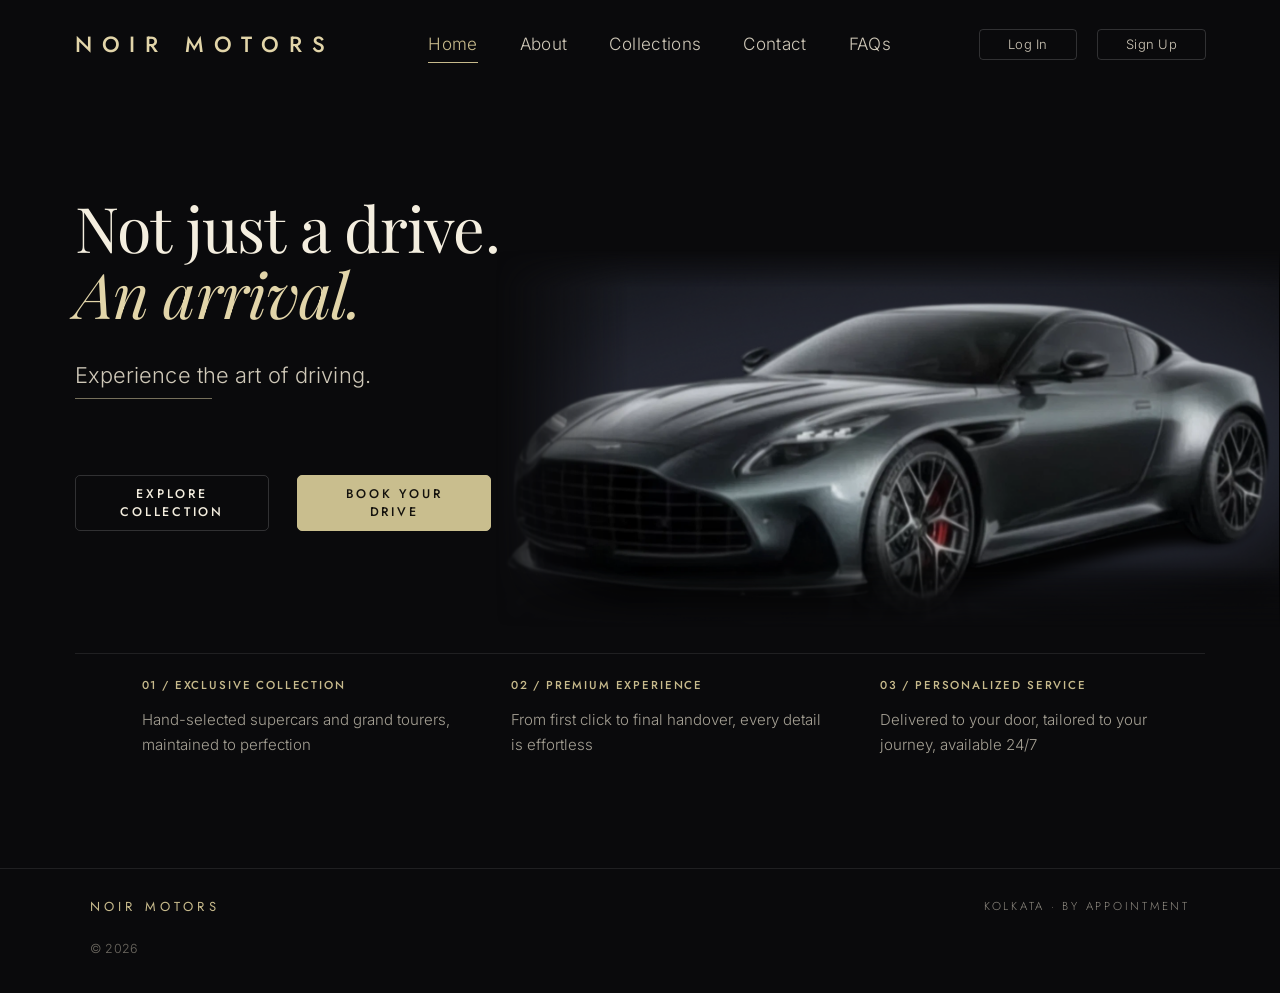
==== index.html @ 4805b18d "helping with Hosting and Git" ====
<!DOCTYPE html>
<html lang="en">
<head>
<meta charset="utf-8">
<meta name="viewport" content="width=device-width, initial-scale=1">
<meta name="theme-color" content="#0a0a0c">
<title>NOIR MOTORS — Not just a drive. An arrival.</title>
<meta name="description" content="NOIR MOTORS is a private collection of the world's finest cars. Supercars and grand tourers, maintained to showroom standard and delivered to your door in Kolkata.">
<link rel="stylesheet" href="css/fonts.css">
<link rel="stylesheet" href="css/styles.css">
</head>
<body>

<a class="skip-link" href="#main">Skip to content</a>

<header class="site-header" id="siteHeader">
  <div class="container site-header__inner">
    <a class="logo" href="index.html">Noir Motors</a>

    <nav class="nav" id="primaryNav" aria-label="Primary">
      <a href="index.html" class="is-active" aria-current="page">Home</a>
      <a href="about.html">About</a>
      <a href="collections.html">Collections</a>
      <a href="contact.html">Contact</a>
      <a href="faq.html">FAQs</a>
    </nav>

    <div class="header-actions">
      <a class="btn btn--sm" href="#">Log In</a>
      <a class="btn btn--sm" href="#">Sign Up</a>
    </div>

    <button class="nav-toggle" id="navToggle" aria-label="Open menu" aria-expanded="false" aria-controls="primaryNav">
      <span></span><span></span><span></span>
    </button>
  </div>
</header>

<main id="main">

  <section class="hero">
    <div class="container">
      <div class="hero__copy">
        <h1 data-reveal>Not just a drive.<em>An arrival.</em></h1>

        <p class="hero__lede" data-reveal style="--reveal-delay:120ms">Experience the art of driving.</p>
        <hr class="rule" data-reveal style="--reveal-delay:180ms; margin-top:8px">

        <div class="hero__actions" data-reveal style="--reveal-delay:240ms">
          <a class="btn btn--lg" href="collections.html">Explore<br>Collection</a>
          <a class="btn btn--lg btn--gold" href="contact.html">Book your<br>drive</a>
        </div>
      </div>
    </div>

    <div class="hero__visual" aria-hidden="true">
      <img src="assets/hero-aston.png" alt="" width="882" height="424" fetchpriority="high">
    </div>
  </section>

  <section class="container">
    <div class="features">
      <div class="feature" data-reveal>
        <h3>01 / Exclusive Collection</h3>
        <p>Hand-selected supercars and grand tourers, maintained to perfection</p>
      </div>
      <div class="feature" data-reveal style="--reveal-delay:100ms">
        <h3>02 / Premium Experience</h3>
        <p>From first click to final handover, every detail is effortless</p>
      </div>
      <div class="feature" data-reveal style="--reveal-delay:200ms">
        <h3>03 / Personalized Service</h3>
        <p>Delivered to your door, tailored to your journey, available 24/7</p>
      </div>
    </div>
  </section>

</main>

<footer class="site-footer">
  <div class="container">
    <div class="site-footer__top">
      <a class="logo" href="index.html">Noir Motors</a>
      <p class="site-footer__place">Kolkata &middot; By Appointment</p>
    </div>
    <div class="site-footer__bottom">
      <p>&copy; 2026</p>
    </div>
  </div>
</footer>

<script src="js/main.js"></script>
</body>
</html>
---- css/fonts.css ----
/* Self-hosted variable fonts � no network needed, exact same files Google serves. */
@font-face {
  font-family: 'Playfair Display';
  font-style: normal;
  font-weight: 400 900;
  font-display: swap;
  src: url('../assets/fonts/playfair-display.woff2') format('woff2');
}
@font-face {
  font-family: 'Playfair Display';
  font-style: italic;
  font-weight: 400 900;
  font-display: swap;
  src: url('../assets/fonts/playfair-display-italic.woff2') format('woff2');
}
@font-face {
  font-family: 'Inter';
  font-style: normal;
  font-weight: 100 900;
  font-display: swap;
  src: url('../assets/fonts/inter.woff2') format('woff2');
}
@font-face {
  font-family: 'Jost';
  font-style: normal;
  font-weight: 100 900;
  font-display: swap;
  src: url('../assets/fonts/jost.woff2') format('woff2');
}
---- css/styles.css ----
/* ==========================================================================
   NOIR MOTORS — stylesheet
   Dark luxury automotive rental. Cream serif display + geometric sans UI.
   ========================================================================== */

/* ---------- tokens ---------- */
:root {
  --bg: #0a0a0c;
  --surface: #121110;
  --surface-2: #171614;

  --line: rgba(255, 255, 255, 0.09);
  --line-soft: rgba(255, 255, 255, 0.055);
  --line-strong: rgba(255, 255, 255, 0.16);

  --gold: #c7ba8c;
  --gold-bright: #e2d5a9;
  --gold-dim: #8f8563;
  --btn-gold: #c9be8e;

  --ink: #f4eedf;
  --ink-dim: #cfc8b8;
  --muted: #948f85;
  --muted-2: #6f6b63;

  --serif: "Playfair Display", "EB Garamond", Georgia, "Times New Roman", serif;
  --sans: "Inter", -apple-system, BlinkMacSystemFont, "Segoe UI", Helvetica, Arial, sans-serif;
  --geo: "Jost", "Montserrat", "Inter", sans-serif;

  --container: 1272px;
  --gutter: clamp(20px, 5.83vw, 84px);

  --ease: cubic-bezier(0.22, 0.61, 0.36, 1);
  --header-h: 92px;
}

/* ---------- reset ---------- */
*,
*::before,
*::after { box-sizing: border-box; }

html { -webkit-text-size-adjust: 100%; }

body {
  margin: 0;
  background: var(--bg);
  color: var(--ink-dim);
  font-family: var(--sans);
  font-weight: 300;
  font-size: 16px;
  line-height: 1.7;
  -webkit-font-smoothing: antialiased;
  -moz-osx-font-smoothing: grayscale;
  overflow-x: hidden;
}

body.nav-open { overflow: hidden; }

img { max-width: 100%; display: block; }
a { color: inherit; text-decoration: none; }
button { font: inherit; color: inherit; background: none; border: 0; cursor: pointer; }
input, select, textarea { font: inherit; color: inherit; }

h1, h2, h3, h4 {
  font-family: var(--serif);
  font-weight: 400;
  color: var(--ink);
  margin: 0;
  letter-spacing: -0.005em;
  line-height: 1.1;
}

p { margin: 0; }
ul { margin: 0; padding: 0; list-style: none; }
figure { margin: 0; }

::selection { background: var(--gold); color: #12100c; }

:focus-visible {
  outline: 1px solid var(--gold);
  outline-offset: 3px;
}

/* ---------- layout ---------- */
.container {
  width: 100%;
  max-width: calc(var(--container) + var(--gutter) * 2);
  margin-inline: auto;
  padding-inline: var(--gutter);
}

.skip-link {
  position: absolute;
  left: -9999px;
  top: 0;
  z-index: 999;
  background: var(--btn-gold);
  color: #12100c;
  padding: 10px 18px;
  font-size: 13px;
}
.skip-link:focus { left: 12px; top: 12px; }

/* ---------- typographic helpers ---------- */
.eyebrow {
  font-family: var(--geo);
  font-size: 13px;
  font-weight: 400;
  letter-spacing: 0.42em;
  text-transform: uppercase;
  color: var(--gold);
  display: block;
  line-height: 1.4;
}

.rule {
  width: 137px;
  height: 1px;
  background: rgba(226, 213, 169, 0.5);
  border: 0;
  margin: 0;
}
.rule--short { width: 100px; }

.lede {
  font-size: 16px;
  line-height: 1.75;
  color: #a9a499;
  max-width: 34em;
}

.italic-gold {
  font-style: italic;
  color: var(--gold-bright);
}

/* ---------- buttons ---------- */
.btn {
  --btn-h: 44px;
  position: relative;
  display: inline-flex;
  align-items: center;
  justify-content: center;
  gap: 10px;
  height: var(--btn-h);
  padding: 0 30px;
  border: 1px solid var(--line-strong);
  border-radius: 5px;
  font-family: var(--geo);
  font-size: 12px;
  font-weight: 500;
  letter-spacing: 0.2em;
  text-transform: uppercase;
  line-height: 1.45;
  color: var(--ink);
  text-align: center;
  transition: background-color 0.35s var(--ease),
              border-color 0.35s var(--ease),
              color 0.35s var(--ease),
              transform 0.35s var(--ease);
  will-change: transform;
}

.btn:hover {
  border-color: rgba(226, 213, 169, 0.55);
  background: rgba(226, 213, 169, 0.06);
}

.btn:active { transform: translateY(1px); }

.btn--gold {
  background: var(--btn-gold);
  border-color: var(--btn-gold);
  color: #14120d;
}
.btn--gold:hover {
  background: #d8cc9d;
  border-color: #d8cc9d;
  color: #14120d;
}

.btn--lg {
  --btn-h: 56px;
  min-width: 194px;
  padding: 0 20px;
  font-size: 12.5px;
  letter-spacing: 0.22em;
}

.btn--sm {
  --btn-h: 31px;
  padding: 0 28px;
  font-size: 13px;
  letter-spacing: 0.02em;
  text-transform: none;
  font-family: var(--sans);
  font-weight: 300;
  color: var(--ink-dim);
  border-radius: 4px;
}
.btn--sm:hover { color: var(--ink); }

.btn--outline-gold {
  border-color: rgba(199, 186, 140, 0.45);
  color: var(--gold);
  background: transparent;
  font-size: 11px;
  letter-spacing: 0.18em;
  height: 30px;
  padding: 0 20px;
  border-radius: 3px;
}
.btn--outline-gold:hover {
  background: var(--btn-gold);
  border-color: var(--btn-gold);
  color: #14120d;
}

.btn--block { width: 100%; }

/* ==========================================================================
   HEADER
   ========================================================================== */
.site-header {
  position: sticky;
  top: 0;
  z-index: 60;
  padding: 26px 0;
  background: transparent;
  transition: background-color 0.4s var(--ease), border-color 0.4s var(--ease),
              backdrop-filter 0.4s var(--ease);
  border-bottom: 1px solid transparent;
}

.site-header.is-scrolled {
  background: rgba(10, 10, 12, 0.82);
  backdrop-filter: blur(14px) saturate(120%);
  -webkit-backdrop-filter: blur(14px) saturate(120%);
  border-bottom-color: var(--line-soft);
}

.site-header__inner {
  display: flex;
  align-items: center;
  gap: 24px;
}

.logo {
  font-family: var(--geo);
  font-size: 22px;
  font-weight: 500;
  letter-spacing: 0.45em;
  color: var(--gold-bright);
  text-transform: uppercase;
  white-space: nowrap;
  line-height: 1;
  transition: color 0.3s var(--ease);
}
.logo:hover { color: #f3e8c8; }

.nav {
  display: flex;
  align-items: center;
  gap: 42px;
  margin-left: auto;
  margin-right: 64px;
}

.nav a {
  position: relative;
  font-size: 17px;
  font-weight: 300;
  color: var(--ink-dim);
  letter-spacing: 0.02em;
  padding: 4px 0;
  transition: color 0.3s var(--ease);
}
.nav a::after {
  content: "";
  position: absolute;
  left: 0;
  bottom: 0;
  width: 100%;
  height: 1px;
  background: var(--gold);
  transform: scaleX(0);
  transform-origin: left;
  transition: transform 0.4s var(--ease);
}
.nav a:hover { color: var(--ink); }
.nav a:hover::after { transform: scaleX(1); }

.nav a.is-active { color: var(--gold); }
.nav a.is-active::after { transform: scaleX(1); }

.header-actions {
  display: flex;
  align-items: center;
  gap: 20px;
}

/* mobile menu button */
.nav-toggle {
  display: none;
  width: 40px;
  height: 40px;
  margin-left: auto;
  position: relative;
  z-index: 70;
}
.nav-toggle span {
  display: block;
  position: absolute;
  left: 8px;
  width: 24px;
  height: 1px;
  background: var(--ink);
  transition: transform 0.35s var(--ease), opacity 0.2s linear;
}
.nav-toggle span:nth-child(1) { top: 15px; }
.nav-toggle span:nth-child(2) { top: 21px; }
.nav-toggle span:nth-child(3) { top: 27px; }

body.nav-open .nav-toggle span:nth-child(1) { transform: translateY(6px) rotate(45deg); }
body.nav-open .nav-toggle span:nth-child(2) { opacity: 0; }
body.nav-open .nav-toggle span:nth-child(3) { transform: translateY(-6px) rotate(-45deg); }

/* ==========================================================================
   HERO (home)
   ========================================================================== */
.hero {
  position: relative;
  padding: 104px 0 0;
  isolation: isolate;
}

.hero__visual {
  position: absolute;
  top: 160px;
  right: 0;
  width: min(61.25%, 882px);
  z-index: -1;
  pointer-events: none;
  animation: hero-car-in 1.6s var(--ease) both;
}

.hero__visual img {
  width: 100%;
  height: auto;
  -webkit-mask-image:
    linear-gradient(to right, transparent 0%, #000 17%),
    linear-gradient(to bottom, transparent 0%, #000 10%, #000 84%, transparent 100%);
  mask-image:
    linear-gradient(to right, transparent 0%, #000 17%),
    linear-gradient(to bottom, transparent 0%, #000 10%, #000 84%, transparent 100%);
  -webkit-mask-composite: source-in;
  mask-composite: intersect;
}

@keyframes hero-car-in {
  from { opacity: 0; transform: translate3d(24px, 12px, 0) scale(1.015); }
  to   { opacity: 1; transform: none; }
}

.hero__copy {
  max-width: 620px;
  padding-top: 0;
}

.hero h1 {
  font-size: clamp(42px, 4.9vw, 70px);
  line-height: 1.06;
  letter-spacing: -0.012em;
}
.hero h1 em {
  display: block;
  font-style: italic;
  color: var(--gold-bright);
}

.hero__lede {
  margin-top: 34px;
  font-size: clamp(19px, 1.7vw, 24px);
  line-height: 1.35;
  color: var(--ink-dim);
  font-weight: 300;
  letter-spacing: 0.005em;
}

.hero__actions {
  margin-top: 76px;
  display: flex;
  flex-wrap: wrap;
  gap: 28px;
}

/* ---------- feature strip ---------- */
.features {
  margin-top: clamp(64px, 9.5vw, 148px);
  border-top: 1px solid var(--line);
  padding-top: 22px;
  padding-left: 67px;
  display: grid;
  grid-template-columns: repeat(3, minmax(0, 1fr));
  gap: clamp(24px, 3.4vw, 48px);
}

.feature h3 {
  font-family: var(--geo);
  font-size: 11.5px;
  font-weight: 500;
  letter-spacing: 0.16em;
  text-transform: uppercase;
  color: var(--gold);
  line-height: 1.6;
}

.feature p {
  margin-top: 13px;
  font-size: 15px;
  line-height: 1.68;
  color: #a5a094;
  max-width: 21em;
}

/* ==========================================================================
   PAGE HERO (inner pages)
   ========================================================================== */
.page-hero { padding: clamp(30px, 3.9vw, 56px) 0 0; }

.page-hero h1 {
  font-size: clamp(36px, 4.6vw, 66px);
  line-height: 1.08;
  letter-spacing: -0.01em;
}
.page-hero h1 em {
  font-style: italic;
  color: var(--gold-bright);
}

.page-hero .eyebrow { margin-bottom: 26px; }

.page-hero .rule { margin-top: 34px; }

.page-hero .lede { margin-top: 34px; }

.page-hero--center { text-align: center; }
.page-hero--center.page-hero--center { padding-top: clamp(48px, 8.8vw, 127px); }
.page-hero--center .eyebrow { letter-spacing: 0.4em; }
.page-hero--center h1 { font-size: clamp(34px, 4.9vw, 70px); }
.page-hero--statement h1 { font-size: clamp(42px, 5.85vw, 84px); line-height: 0.96; }
.page-hero--faq h1 { font-size: clamp(34px, 4.9vw, 70px); }
.page-hero--center .rule { margin-inline: auto; margin-top: 36px; width: 100px; }
.page-hero--center .lede {
  margin: 34px auto 0;
  max-width: 24em;
  text-align: center;
  font-size: 15.5px;
  line-height: 1.95;
  color: #9d988d;
}

/* ==========================================================================
   ABOUT
   ========================================================================== */
.story {
  margin-top: clamp(56px, 10vw, 148px);
  display: grid;
  grid-template-columns: minmax(0, 700px) minmax(0, 1fr);
  gap: clamp(32px, 5vw, 76px);
  align-items: start;
}

.story__media {
  position: relative;
  overflow: hidden;
  border: 1px solid var(--line);
  background: var(--surface);
}
.story__media img {
  width: 100%;
  height: 100%;
  object-fit: cover;
  transition: transform 1.2s var(--ease);
}
.story__media:hover img { transform: scale(1.03); }

.story__body .eyebrow { margin-bottom: 22px; }

.story h2 {
  font-size: clamp(28px, 3.35vw, 48px);
  line-height: 1.18;
}
.story h2 em { font-style: italic; color: var(--gold-bright); }

.story__text {
  margin-top: 28px;
  display: grid;
  gap: 18px;
  font-size: 15px;
  line-height: 1.85;
  color: #a5a094;
  max-width: 34em;
}

/* ---------- stats band ---------- */
.stats {
  margin-top: clamp(56px, 7vw, 96px);
  border-top: 1px solid var(--line);
  border-bottom: 1px solid var(--line);
  display: grid;
  grid-template-columns: repeat(4, minmax(0, 1fr));
}

.stat {
  padding: 34px 12px 30px;
  text-align: center;
  border-left: 1px solid var(--line);
}
.stat:first-child { border-left: 0; }

.stat__num {
  font-family: var(--serif);
  font-size: clamp(28px, 2.8vw, 40px);
  line-height: 1;
  color: var(--gold-bright);
  letter-spacing: 0.01em;
}

.stat__label {
  margin-top: 14px;
  font-family: var(--geo);
  font-size: 10px;
  letter-spacing: 0.3em;
  text-transform: uppercase;
  color: var(--muted);
}

/* ---------- CTA band ---------- */
.cta {
  padding: clamp(64px, 8vw, 104px) 0 0;
  text-align: center;
}
.cta h2 {
  font-size: clamp(34px, 4.2vw, 58px);
  line-height: 1.12;
}
.cta h2 em { font-style: italic; color: var(--gold-bright); }
.cta .btn { margin-top: clamp(30px, 3.5vw, 46px); }

/* ==========================================================================
   COLLECTIONS
   ========================================================================== */
.filters {
  margin-top: 40px;
  display: flex;
  flex-wrap: wrap;
  gap: 18px 46px;
  padding-bottom: 30px;
}

.filter {
  font-family: var(--geo);
  font-size: 12px;
  letter-spacing: 0.16em;
  text-transform: uppercase;
  color: var(--muted);
  padding: 2px 0 6px;
  position: relative;
  transition: color 0.3s var(--ease);
}
.filter::after {
  content: "";
  position: absolute;
  left: 0;
  bottom: 0;
  height: 1px;
  width: 100%;
  background: var(--gold);
  transform: scaleX(0);
  transform-origin: left;
  transition: transform 0.35s var(--ease);
}
.filter:hover { color: var(--ink-dim); }
.filter.is-active { color: var(--gold-bright); }
.filter.is-active::after { transform: scaleX(1); }

.filters-band { border-bottom: 1px solid var(--line); }

.cars {
  margin-top: 74px;
  display: flex;
  flex-direction: column;
  align-items: center;
  gap: 32px;
}

.car-card {
  width: min(100%, 604px);
  background: var(--surface);
  border: 1px solid var(--line);
  transition: border-color 0.45s var(--ease), transform 0.45s var(--ease),
              background-color 0.45s var(--ease);
}
.car-card:hover {
  border-color: rgba(226, 213, 169, 0.28);
  transform: translateY(-2px);
}
.car-card.is-hidden { display: none; }

.car-card__media {
  position: relative;
  overflow: hidden;
  border-bottom: 1px solid var(--line);
  background: #121110;
  aspect-ratio: 604 / 328;
}
.car-card__media img {
  width: 100%;
  height: 100%;
  object-fit: cover;
  transition: transform 0.9s var(--ease);
}
.car-card:hover .car-card__media img { transform: scale(1.035); }

.car-card__body { padding: 24px 32px 20px; }

.car-card__cat {
  font-family: var(--geo);
  font-size: 10.5px;
  letter-spacing: 0.24em;
  text-transform: uppercase;
  color: var(--gold);
}

.car-card__name {
  margin-top: 8px;
  font-size: clamp(25px, 2.2vw, 30px);
  line-height: 1.15;
}

.car-card__meta {
  margin-top: 12px;
  font-size: 12.5px;
  letter-spacing: 0.01em;
  color: var(--muted);
}

.car-card__rule {
  height: 1px;
  background: var(--line);
  margin: 20px 0 14px;
  border: 0;
}

.car-card__foot {
  display: flex;
  align-items: center;
  justify-content: space-between;
  gap: 16px;
}

.car-card__price {
  font-size: 14.5px;
  color: var(--ink);
  letter-spacing: 0.01em;
}
.car-card__price span { color: var(--muted); font-size: 13.5px; }

/* ---------- booking panel ---------- */
.booking {
  width: min(100%, 604px);
  margin: clamp(64px, 8vw, 118px) auto 0;
  background: var(--surface);
  border: 1px solid var(--line);
  padding: 46px 44px 42px;
}

.booking .field + .field { margin-top: 32px; }

/* ==========================================================================
   FORM CONTROLS
   ========================================================================== */
.field { position: relative; }

.field label {
  display: block;
  font-family: var(--geo);
  font-size: 10.5px;
  letter-spacing: 0.26em;
  text-transform: uppercase;
  color: var(--gold);
  margin-bottom: 12px;
}

.field input,
.field select,
.field textarea {
  width: 100%;
  background: transparent;
  border: 0;
  border-bottom: 1px solid var(--line-strong);
  border-radius: 0;
  padding: 0 0 14px;
  font-size: 15px;
  font-weight: 300;
  letter-spacing: 0.02em;
  color: var(--ink);
  transition: border-color 0.3s var(--ease);
  appearance: none;
  -webkit-appearance: none;
}

.field textarea {
  resize: vertical;
  min-height: 96px;
  line-height: 1.7;
}

.field input::placeholder,
.field textarea::placeholder { color: #6b675f; opacity: 1; }

.field select { color: var(--ink-dim); cursor: pointer; }
.field select option { background: #14130f; color: var(--ink); }

.field input:focus,
.field select:focus,
.field textarea:focus {
  outline: 0;
  border-bottom-color: var(--gold);
}

.field input:focus-visible,
.field select:focus-visible,
.field textarea:focus-visible { outline: 0; }

.field--select::after {
  content: "";
  position: absolute;
  right: 4px;
  bottom: 20px;
  width: 7px;
  height: 7px;
  border-right: 1px solid var(--gold);
  border-bottom: 1px solid var(--gold);
  transform: rotate(45deg) translateY(-2px);
  pointer-events: none;
}

.field--date input { color: #cdc6b6; }
.field--date input::-webkit-calendar-picker-indicator {
  filter: invert(0.75) sepia(0.3);
  opacity: 0.55;
  cursor: pointer;
}

.form-note {
  margin-top: 18px;
  font-size: 12.5px;
  line-height: 1.7;
  color: var(--muted-2);
  min-height: 1.4em;
}
.form-note.is-error { color: #c98b7a; }
.form-note.is-ok { color: var(--gold); }

/* ==========================================================================
   CONTACT
   ========================================================================== */
.contact-body { margin-top: clamp(52px, 6.5vw, 88px); }

.contact-body h2 {
  font-size: clamp(24px, 2.4vw, 33px);
  line-height: 1.2;
}

.detail-list {
  margin-top: 30px;
  max-width: 1140px;
}

.detail {
  padding: 26px 0;
  border-top: 1px solid var(--line);
}
.detail:last-child { border-bottom: 1px solid var(--line); }

.detail dt {
  font-family: var(--geo);
  font-size: 11px;
  letter-spacing: 0.32em;
  text-transform: uppercase;
  color: var(--gold);
}

.detail dd {
  margin: 14px 0 0;
  font-size: 15px;
  line-height: 1.6;
  color: var(--ink);
}
.detail dd a { transition: color 0.3s var(--ease); }
.detail dd a:hover { color: var(--gold-bright); }

.enquiry {
  width: min(100%, 770px);
  margin: clamp(56px, 7vw, 96px) auto 0;
  background: var(--surface);
  border: 1px solid var(--line);
  padding: clamp(32px, 4vw, 52px) clamp(24px, 4vw, 60px);
}

.enquiry h2 {
  font-size: clamp(26px, 2.6vw, 34px);
  margin-bottom: 34px;
}

.enquiry .field + .field { margin-top: 38px; }

.enquiry .field label { color: var(--muted); letter-spacing: 0.22em; }

.enquiry .btn { margin-top: 46px; height: 52px; }

/* ==========================================================================
   FAQ
   ========================================================================== */
.faq-list { margin-top: clamp(52px, 6vw, 84px); max-width: 1140px; }

.faq-group + .faq-group { margin-top: 62px; }

.faq-group__title {
  font-family: var(--geo);
  font-size: 11px;
  letter-spacing: 0.32em;
  text-transform: uppercase;
  color: var(--gold);
  margin-bottom: 6px;
}

.faq-item { border-bottom: 1px solid var(--line); }
.faq-item:first-of-type { border-top: 1px solid var(--line); }

.faq-q {
  width: 100%;
  display: flex;
  align-items: flex-start;
  justify-content: space-between;
  gap: 32px;
  padding: 38px 0;
  text-align: left;
  font-family: var(--serif);
  font-size: clamp(22px, 2.35vw, 34px);
  line-height: 1.35;
  color: var(--ink);
  transition: color 0.3s var(--ease);
}
.faq-q:hover { color: var(--gold-bright); }

.faq-icon {
  position: relative;
  flex: 0 0 auto;
  width: 14px;
  height: 14px;
  margin-top: 10px;
  transition: transform 0.4s var(--ease);
}
.faq-icon::before,
.faq-icon::after {
  content: "";
  position: absolute;
  background: var(--gold);
  transition: opacity 0.3s var(--ease), transform 0.4s var(--ease);
}
.faq-icon::before { left: 0; top: 6.5px; width: 14px; height: 1px; }
.faq-icon::after { top: 0; left: 6.5px; width: 1px; height: 14px; }

.faq-item.is-open .faq-icon { transform: rotate(90deg); }
.faq-item.is-open .faq-icon::after { opacity: 0; }

.faq-a {
  display: grid;
  grid-template-rows: 0fr;
  transition: grid-template-rows 0.45s var(--ease);
}
.faq-a > div { overflow: hidden; }
.faq-item.is-open .faq-a { grid-template-rows: 1fr; }

.faq-a p {
  max-width: 62em;
  padding: 0 60px 30px 0;
  font-size: 15px;
  line-height: 1.85;
  color: #a09b90;
}

/* ==========================================================================
   FOOTER
   ========================================================================== */
.site-footer {
  margin-top: clamp(64px, 8.6vw, 124px);
  border-top: 1px solid var(--line);
  padding: 28px 0 34px;
}

.site-footer .container { max-width: calc(1100px + var(--gutter) * 2); }

.site-footer__top {
  display: flex;
  align-items: center;
  justify-content: space-between;
  gap: 24px;
  flex-wrap: wrap;
}

.site-footer .logo {
  font-size: 13px;
  letter-spacing: 0.32em;
  color: var(--gold);
  font-weight: 400;
}

.site-footer__place {
  font-family: var(--geo);
  font-size: 11.5px;
  letter-spacing: 0.24em;
  text-transform: uppercase;
  color: var(--muted);
}

.site-footer__bottom {
  margin-top: 22px;
  display: flex;
  align-items: center;
  justify-content: space-between;
  gap: 16px;
  flex-wrap: wrap;
  font-size: 12.5px;
  color: var(--muted-2);
  letter-spacing: 0.02em;
}

.site-footer__bottom a:hover { color: var(--gold); }

/* ==========================================================================
   REVEAL ANIMATION
   ========================================================================== */
[data-reveal] {
  opacity: 0;
  transform: translateY(16px);
  transition: opacity 0.55s var(--ease), transform 0.55s var(--ease);
  transition-delay: var(--reveal-delay, 0ms);
}
[data-reveal].is-in {
  opacity: 1;
  transform: none;
}

@media (prefers-reduced-motion: reduce) {
  *,
  *::before,
  *::after {
    animation-duration: 0.001ms !important;
    animation-iteration-count: 1 !important;
    transition-duration: 0.001ms !important;
  }
  [data-reveal] { opacity: 1; transform: none; }
}

/* ==========================================================================
   RESPONSIVE
   ========================================================================== */
@media (max-width: 1180px) {
  .nav { gap: 30px; margin-right: 40px; }
  .nav a { font-size: 15px; }
}

@media (max-width: 1024px) {
  .nav {
    position: fixed;
    inset: 0;
    z-index: 60;
    flex-direction: column;
    justify-content: center;
    gap: 6px;
    margin: 0;
    background: rgba(8, 8, 10, 0.97);
    backdrop-filter: blur(10px);
    opacity: 0;
    visibility: hidden;
    transition: opacity 0.4s var(--ease), visibility 0.4s var(--ease);
  }
  .nav a {
    font-family: var(--serif);
    font-size: 30px;
    padding: 10px 0;
  }
  .nav a::after { display: none; }

  body.nav-open .nav { opacity: 1; visibility: visible; }

  .nav-toggle { display: block; }
  .header-actions { display: none; }

  .site-header__inner { gap: 12px; }

  .hero { padding-top: 56px; }
  .hero__visual {
    position: relative;
    top: auto;
    right: auto;
    width: 100%;
    margin-top: 36px;
    z-index: 0;
  }
  .hero__copy { padding-top: 20px; max-width: none; }
  .hero__actions { margin-top: 48px; }
  .hero__visual img {
    -webkit-mask-image: linear-gradient(to bottom, transparent 0%, #000 12%, #000 82%, transparent 100%);
    mask-image: linear-gradient(to bottom, transparent 0%, #000 12%, #000 82%, transparent 100%);
  }

  .story { grid-template-columns: 1fr; }
  .story__media { max-width: 700px; }
}

@media (max-width: 760px) {
  :root { --header-h: 76px; }

  .site-header { padding: 20px 0; }
  .logo { font-size: 15px; letter-spacing: 0.3em; }

  .hero h1 { font-size: clamp(36px, 10.5vw, 48px); }
  .hero__lede { margin-top: 24px; }
  .hero__actions { gap: 14px; }
  .hero__actions .btn { flex: 1 1 100%; min-width: 0; }

  .features {
    grid-template-columns: 1fr;
    gap: 26px;
    margin-top: 56px;
    padding-left: 0;
  }
  .feature p { max-width: none; }

  .page-hero { padding-top: 44px; }

  .stats { grid-template-columns: repeat(2, minmax(0, 1fr)); }
  .stat { padding: 26px 8px 22px; }
  .stat:nth-child(3) { border-left: 0; }
  .stat:nth-child(n + 3) { border-top: 1px solid var(--line); }

  .detail { grid-template-columns: 1fr; gap: 8px; padding: 20px 0; }
  .detail dt { padding-top: 0; }

  .enquiry { padding: 28px 22px; }
  .booking { padding: 28px 22px; }

  .car-card__body { padding: 22px 22px 18px; }
  .car-card__foot { flex-wrap: wrap; }

  .faq-q { padding: 22px 0; gap: 18px; }
  .faq-a p { padding-right: 0; }

  .site-footer__top,
  .site-footer__bottom { flex-direction: column; align-items: flex-start; gap: 14px; }

  .cta { padding-top: 56px; }
}

@media (max-width: 420px) {
  .btn--lg { min-width: 0; width: 100%; }
  .hero__actions { flex-direction: column; }
}
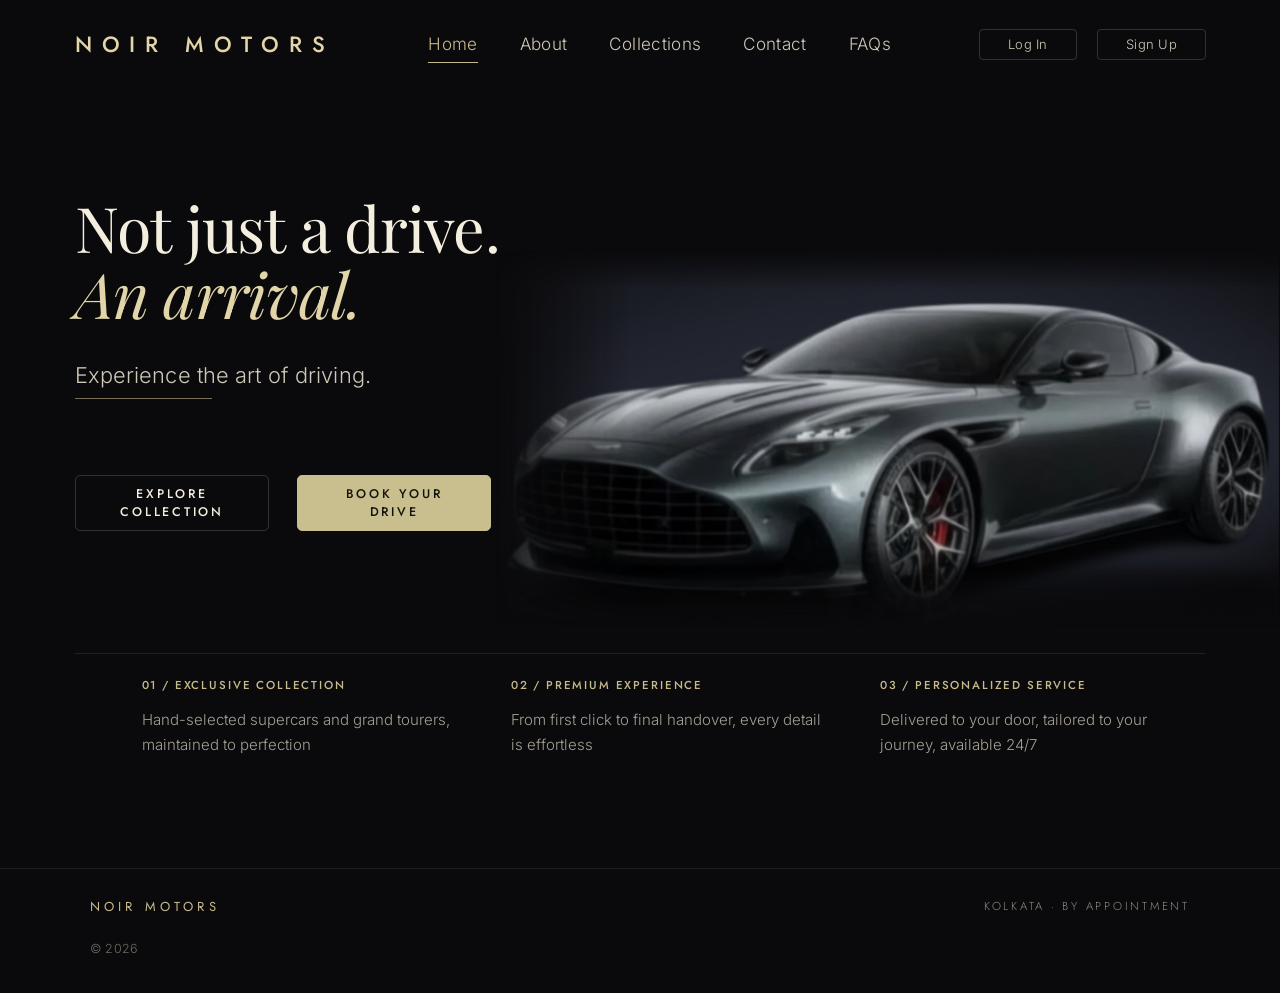
==== commit e2756441: "Add client access modal (login/signup) and scroll animations" ====
--- a/index.html
+++ b/index.html
@@ -23,12 +23,10 @@
       <a href="collections.html">Collections</a>
       <a href="contact.html">Contact</a>
       <a href="faq.html">FAQs</a>
+      <div class="nav__auth js-auth-area"></div>
     </nav>
 
-    <div class="header-actions">
-      <a class="btn btn--sm" href="#">Log In</a>
-      <a class="btn btn--sm" href="#">Sign Up</a>
-    </div>
+    <div class="header-actions js-auth-area"></div>
 
     <button class="nav-toggle" id="navToggle" aria-label="Open menu" aria-expanded="false" aria-controls="primaryNav">
       <span></span><span></span><span></span>
--- a/css/styles.css
+++ b/css/styles.css
@@ -40,6 +40,10 @@
 *::after { box-sizing: border-box; }
 
 html { -webkit-text-size-adjust: 100%; }
+
+@media (prefers-reduced-motion: no-preference) {
+  html { scroll-behavior: smooth; }
+}
 
 body {
   margin: 0;
@@ -146,6 +150,8 @@
   padding: 0 30px;
   border: 1px solid var(--line-strong);
   border-radius: 5px;
+  background: transparent;
+  cursor: pointer;
   font-family: var(--geo);
   font-size: 12px;
   font-weight: 500;
@@ -341,12 +347,14 @@
   width: min(61.25%, 882px);
   z-index: -1;
   pointer-events: none;
-  animation: hero-car-in 1.6s var(--ease) both;
+  transform: translate3d(0, var(--py, 0px), 0);
+  will-change: transform;
 }
 
 .hero__visual img {
   width: 100%;
   height: auto;
+  animation: hero-car-in 1.9s var(--ease) both;
   -webkit-mask-image:
     linear-gradient(to right, transparent 0%, #000 17%),
     linear-gradient(to bottom, transparent 0%, #000 10%, #000 84%, transparent 100%);
@@ -946,13 +954,16 @@
    ========================================================================== */
 [data-reveal] {
   opacity: 0;
-  transform: translateY(16px);
-  transition: opacity 0.55s var(--ease), transform 0.55s var(--ease);
+  transform: translateY(26px);
+  filter: blur(7px);
+  transition: opacity 0.95s var(--ease), transform 0.95s var(--ease),
+              filter 0.95s var(--ease);
   transition-delay: var(--reveal-delay, 0ms);
 }
 [data-reveal].is-in {
   opacity: 1;
   transform: none;
+  filter: blur(0);
 }
 
 @media (prefers-reduced-motion: reduce) {
@@ -1071,3 +1082,213 @@
   .btn--lg { min-width: 0; width: 100%; }
   .hero__actions { flex-direction: column; }
 }
+
+/* ==========================================================================
+   AUTH MODAL  (client access � log in / sign up)
+   ========================================================================== */
+[hidden] { display: none !important; }
+
+body.auth-open { overflow: hidden; }
+
+.auth {
+  position: fixed;
+  inset: 0;
+  z-index: 200;
+  display: grid;
+  place-items: center;
+  padding: 24px;
+  opacity: 0;
+  visibility: hidden;
+  transition: opacity 0.4s var(--ease), visibility 0.4s var(--ease);
+}
+.auth.is-open { opacity: 1; visibility: visible; }
+
+.auth__scrim {
+  position: absolute;
+  inset: 0;
+  background: rgba(6, 6, 8, 0.84);
+  -webkit-backdrop-filter: blur(12px) saturate(0.85);
+  backdrop-filter: blur(12px) saturate(0.85);
+}
+
+.auth__panel {
+  position: relative;
+  width: min(100%, 720px);
+  max-height: calc(100dvh - 48px);
+  overflow-y: auto;
+  background: linear-gradient(180deg, #171614 0%, #100f0e 100%);
+  border: 1px solid rgba(255, 255, 255, 0.12);
+  border-radius: 3px;
+  padding: clamp(38px, 5vw, 58px) clamp(24px, 5.2vw, 60px) clamp(30px, 4.2vw, 46px);
+  box-shadow: 0 40px 120px rgba(0, 0, 0, 0.72);
+  transform: translateY(22px) scale(0.985);
+  opacity: 0;
+  transition: transform 0.6s var(--ease), opacity 0.45s var(--ease);
+}
+.auth.is-open .auth__panel { transform: none; opacity: 1; }
+
+/* staggered content entrance */
+.auth__panel > * {
+  opacity: 0;
+  transform: translateY(12px);
+  transition: opacity 0.55s var(--ease), transform 0.55s var(--ease);
+}
+.auth.is-open .auth__panel > * { opacity: 1; transform: none; }
+.auth.is-open .auth__panel > *:nth-child(1) { transition-delay: 0.06s; }
+.auth.is-open .auth__panel > *:nth-child(2) { transition-delay: 0.11s; }
+.auth.is-open .auth__panel > *:nth-child(3) { transition-delay: 0.16s; }
+.auth.is-open .auth__panel > *:nth-child(4) { transition-delay: 0.21s; }
+.auth.is-open .auth__panel > *:nth-child(5) { transition-delay: 0.26s; }
+.auth.is-open .auth__panel > *:nth-child(6) { transition-delay: 0.31s; }
+.auth.is-open .auth__panel > *:nth-child(7) { transition-delay: 0.36s; }
+
+.auth__close {
+  position: absolute;
+  top: 14px;
+  right: 14px;
+  width: 42px;
+  height: 42px;
+  display: grid;
+  place-items: center;
+  background: transparent;
+  border: 0;
+  color: var(--muted);
+  cursor: pointer;
+  z-index: 2;
+  transition: color 0.3s var(--ease), transform 0.45s var(--ease);
+}
+.auth__close:hover { color: var(--ink); transform: rotate(90deg); }
+.auth__close::before,
+.auth__close::after {
+  content: "";
+  position: absolute;
+  width: 17px;
+  height: 1px;
+  background: currentColor;
+}
+.auth__close::before { transform: rotate(45deg); }
+.auth__close::after { transform: rotate(-45deg); }
+
+.auth.is-open .auth__close:hover { transform: rotate(90deg); }
+
+.auth__title {
+  margin: 18px 0 32px;
+  font-family: var(--serif);
+  font-size: clamp(34px, 4.2vw, 52px);
+  font-weight: 400;
+  line-height: 1.1;
+  letter-spacing: -0.012em;
+  color: var(--ink);
+}
+
+.auth .field { margin-bottom: 20px; }
+.auth .field label {
+  margin-bottom: 10px;
+  font-size: 10px;
+  letter-spacing: 0.24em;
+}
+
+.auth .field input {
+  height: 58px;
+  padding: 0 18px;
+  border: 1px solid rgba(255, 255, 255, 0.14);
+  border-radius: 2px;
+  background: rgba(0, 0, 0, 0.34);
+  font-size: 15px;
+  transition: border-color 0.3s var(--ease),
+              background-color 0.3s var(--ease),
+              box-shadow 0.3s var(--ease);
+}
+.auth .field input:focus {
+  border-bottom-color: rgba(199, 186, 140, 0.75);
+  border-color: rgba(199, 186, 140, 0.75);
+  background: rgba(0, 0, 0, 0.52);
+  box-shadow: 0 0 0 3px rgba(199, 186, 140, 0.08);
+}
+
+.auth__submit {
+  height: 58px;
+  margin-top: 10px;
+  font-size: 12.5px;
+  letter-spacing: 0.24em;
+}
+
+.auth__form .form-note {
+  min-height: 0;
+  margin-top: 14px;
+  text-align: center;
+}
+
+.auth__switch {
+  margin-top: 26px;
+  text-align: center;
+  font-size: 13px;
+  letter-spacing: 0.01em;
+  color: var(--muted);
+}
+.auth__switch button {
+  padding: 0 0 1px;
+  background: none;
+  border: 0;
+  border-bottom: 1px solid rgba(199, 186, 140, 0.35);
+  color: var(--gold);
+  font: inherit;
+  cursor: pointer;
+  transition: color 0.3s var(--ease), border-color 0.3s var(--ease);
+}
+.auth__switch button:hover { color: var(--gold-bright); border-color: var(--gold-bright); }
+
+/* signed-in state in the header */
+.user-chip {
+  display: inline-flex;
+  align-items: center;
+  gap: 9px;
+  font-size: 13px;
+  font-weight: 300;
+  letter-spacing: 0.02em;
+  color: var(--ink-dim);
+  max-width: 150px;
+  overflow: hidden;
+  text-overflow: ellipsis;
+  white-space: nowrap;
+}
+.user-chip::before {
+  content: "";
+  flex: none;
+  width: 6px;
+  height: 6px;
+  border-radius: 50%;
+  background: var(--gold);
+  box-shadow: 0 0 10px rgba(199, 186, 140, 0.9);
+}
+
+.nav__auth { display: none; }
+
+@media (max-width: 1024px) {
+  .nav__auth {
+    display: flex;
+    gap: 12px;
+    margin-top: 34px;
+  }
+  .nav__auth .btn {
+    min-width: 140px;
+    height: 46px;
+    font-size: 14px;
+  }
+  .nav__auth .user-chip {
+    font-family: var(--serif);
+    font-size: 22px;
+    max-width: none;
+  }
+}
+
+@media (max-width: 560px) {
+  .auth { padding: 14px; }
+  .auth__panel {
+    max-height: calc(100dvh - 28px);
+    padding: 34px 22px 30px;
+  }
+  .auth__title { margin: 14px 0 26px; }
+  .auth__close { top: 6px; right: 6px; }
+  .auth__form .field { margin-bottom: 16px; }
+}
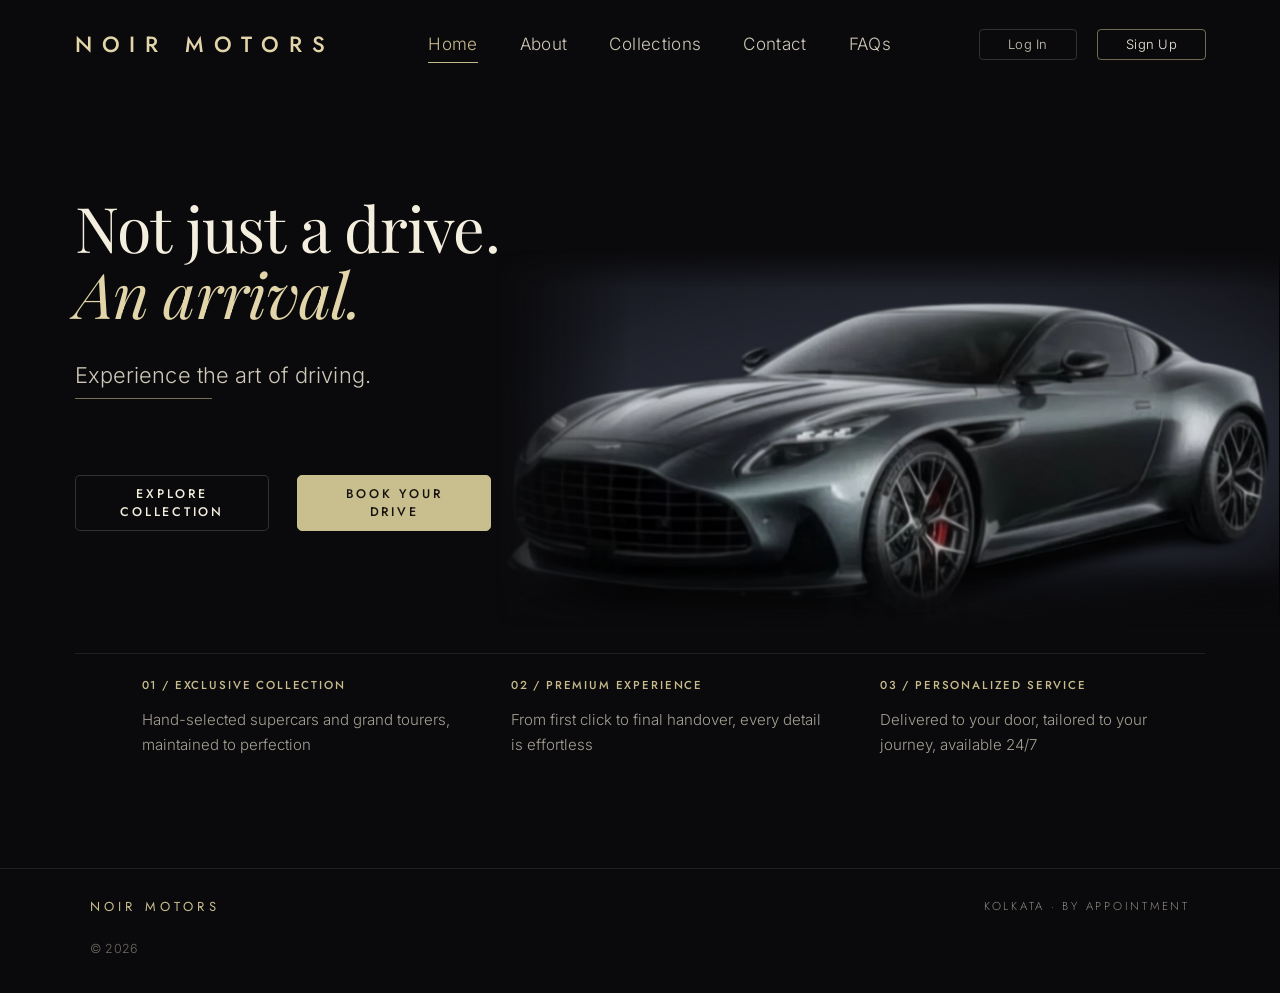
==== commit 4a977675: "Hero: slide-in car from the right, left-to-right fill hover on CTAs" ====
--- a/index.html
+++ b/index.html
@@ -45,8 +45,8 @@
         <hr class="rule" data-reveal style="--reveal-delay:180ms; margin-top:8px">
 
         <div class="hero__actions" data-reveal style="--reveal-delay:240ms">
-          <a class="btn btn--lg" href="collections.html">Explore<br>Collection</a>
-          <a class="btn btn--lg btn--gold" href="contact.html">Book your<br>drive</a>
+          <a class="btn btn--lg btn--wipe" href="collections.html">Explore<br>Collection</a>
+          <a class="btn btn--lg btn--gold btn--wipe" href="contact.html">Book your<br>drive</a>
         </div>
       </div>
     </div>
--- a/css/styles.css
+++ b/css/styles.css
@@ -206,6 +206,16 @@
 }
 .btn--sm:hover { color: var(--ink); }
 
+.btn--sm.btn--gold-line {
+  border-color: rgba(199, 186, 140, 0.55);
+  color: var(--ink);
+}
+.btn--sm.btn--gold-line:hover {
+  border-color: var(--gold);
+  background: rgba(199, 186, 140, 0.08);
+  color: var(--gold-bright);
+}
+
 .btn--outline-gold {
   border-color: rgba(199, 186, 140, 0.45);
   color: var(--gold);
@@ -221,6 +231,29 @@
   border-color: var(--btn-gold);
   color: #14120d;
 }
+
+/* left-to-right colour fill on hover */
+.btn--wipe {
+  --wipe: var(--btn-gold);
+  --wipe-ink: #14120d;
+  background-image: linear-gradient(to right, var(--wipe), var(--wipe));
+  background-repeat: no-repeat;
+  background-position: left center;
+  background-size: 0% 100%;
+  transition: background-size 0.55s var(--ease),
+              border-color 0.35s var(--ease),
+              color 0.18s var(--ease) 0.16s,
+              transform 0.35s var(--ease);
+}
+.btn--wipe:hover {
+  background-color: transparent;
+  background-image: linear-gradient(to right, var(--wipe), var(--wipe));
+  background-size: 100% 100%;
+  border-color: var(--wipe);
+  color: var(--wipe-ink);
+}
+
+.btn--gold.btn--wipe { --wipe: var(--gold-bright); }
 
 .btn--block { width: 100%; }
 
@@ -338,6 +371,7 @@
   position: relative;
   padding: 104px 0 0;
   isolation: isolate;
+  overflow-x: clip;
 }
 
 .hero__visual {
@@ -354,7 +388,7 @@
 .hero__visual img {
   width: 100%;
   height: auto;
-  animation: hero-car-in 1.9s var(--ease) both;
+  animation: hero-car-in 1.5s cubic-bezier(0.16, 0.84, 0.3, 1) both;
   -webkit-mask-image:
     linear-gradient(to right, transparent 0%, #000 17%),
     linear-gradient(to bottom, transparent 0%, #000 10%, #000 84%, transparent 100%);
@@ -366,8 +400,8 @@
 }
 
 @keyframes hero-car-in {
-  from { opacity: 0; transform: translate3d(24px, 12px, 0) scale(1.015); }
-  to   { opacity: 1; transform: none; }
+  from { opacity: 0; transform: translate3d(96px, 0, 0); }
+  to   { opacity: 1; transform: translate3d(0, 0, 0); }
 }
 
 .hero__copy {
@@ -862,7 +896,7 @@
   color: var(--ink);
   transition: color 0.3s var(--ease);
 }
-.faq-q:hover { color: var(--gold-bright); }
+.faq-q:hover { color: #fff8e6; }
 
 .faq-icon {
   position: relative;
@@ -870,7 +904,8 @@
   width: 14px;
   height: 14px;
   margin-top: 10px;
-  transition: transform 0.4s var(--ease);
+  opacity: 0.62;
+  transition: transform 0.4s var(--ease), opacity 0.3s var(--ease);
 }
 .faq-icon::before,
 .faq-icon::after {
@@ -882,8 +917,12 @@
 .faq-icon::before { left: 0; top: 6.5px; width: 14px; height: 1px; }
 .faq-icon::after { top: 0; left: 6.5px; width: 1px; height: 14px; }
 
+.faq-q:hover .faq-icon,
+.faq-item.is-open .faq-icon { opacity: 1; }
+
+/* open: the vertical stroke becomes the horizontal minus */
 .faq-item.is-open .faq-icon { transform: rotate(90deg); }
-.faq-item.is-open .faq-icon::after { opacity: 0; }
+.faq-item.is-open .faq-icon::before { opacity: 0; }
 
 .faq-a {
   display: grid;
@@ -899,6 +938,40 @@
   font-size: 15px;
   line-height: 1.85;
   color: #a09b90;
+  opacity: 0;
+  transition: opacity 0.4s var(--ease);
+}
+.faq-item.is-open .faq-a p { opacity: 1; transition-delay: 0.06s; }
+
+/* ---------- closing CTA ---------- */
+.faq-cta {
+  max-width: 800px;
+  margin: clamp(56px, 7vw, 96px) auto 0;
+  padding: clamp(40px, 4.6vw, 64px) clamp(22px, 4vw, 56px);
+  border: 1px solid var(--line);
+  background: rgba(255, 255, 255, 0.014);
+  text-align: center;
+}
+
+.faq-cta h2 {
+  font-size: clamp(24px, 2.5vw, 35px);
+  font-weight: 400;
+  line-height: 1.3;
+  color: var(--ink);
+}
+
+.faq-cta .btn {
+  margin-top: clamp(24px, 2.6vw, 34px);
+  min-width: 330px;
+  height: 52px;
+  padding: 0 34px;
+  font-size: 12.5px;
+  letter-spacing: 0.24em;
+  border-radius: 0;
+}
+
+@media (max-width: 560px) {
+  .faq-cta .btn { min-width: 0; width: 100%; }
 }
 
 /* ==========================================================================
@@ -954,17 +1027,10 @@
    ========================================================================== */
 [data-reveal] {
   opacity: 0;
-  transform: translateY(26px);
-  filter: blur(7px);
-  transition: opacity 0.95s var(--ease), transform 0.95s var(--ease),
-              filter 0.95s var(--ease);
+  transition: opacity 0.78s var(--ease);
   transition-delay: var(--reveal-delay, 0ms);
 }
-[data-reveal].is-in {
-  opacity: 1;
-  transform: none;
-  filter: blur(0);
-}
+[data-reveal].is-in { opacity: 1; }
 
 @media (prefers-reduced-motion: reduce) {
   *,
@@ -974,7 +1040,7 @@
     animation-iteration-count: 1 !important;
     transition-duration: 0.001ms !important;
   }
-  [data-reveal] { opacity: 1; transform: none; }
+  [data-reveal] { opacity: 1; }
 }
 
 /* ==========================================================================
